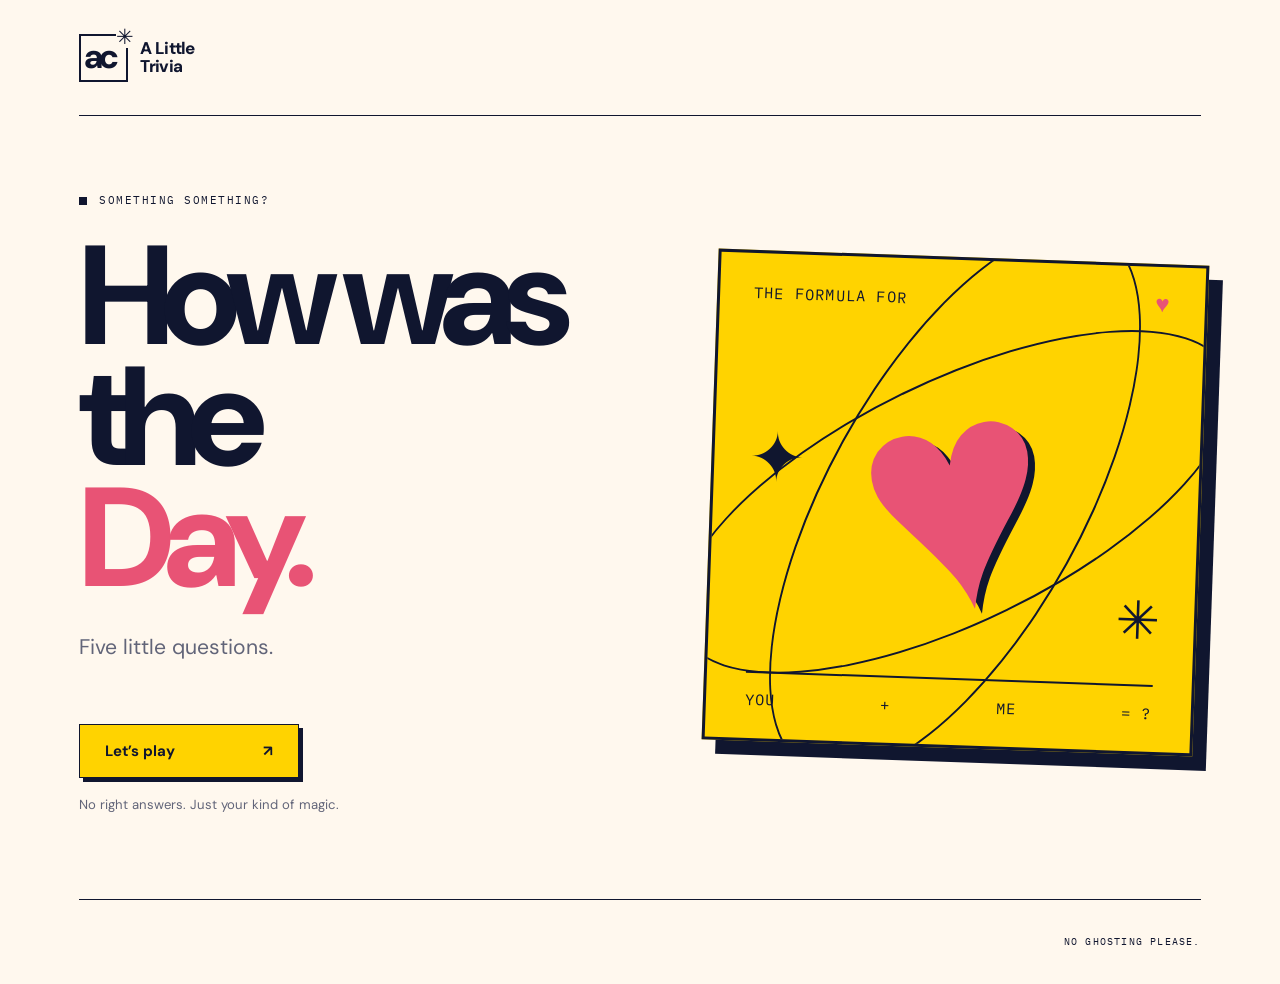
==== index.html @ a12e9756 "initial commit" ====
<!doctype html>
<html lang="en">
  <head>
    <meta charset="UTF-8">
    <meta name="viewport" content="width=device-width, initial-scale=1">
    <meta name="theme-color" content="#fff8ee">
    <meta name="description" content="Five questions and a little curiosity.">
    <title>A little trivia</title>
    <link rel="icon" href="./assets/favicon.svg" type="image/svg+xml">
    <link rel="stylesheet" href="./styles.css">
    <script type="module" src="./app.js"></script>
  </head>
  <body>
    <div class="site-shell">
      <header class="site-header">
        <a class="wordmark" href="./" aria-label="A little trivia home"><span class="brand-mark" aria-hidden="true">ac<span>✳</span></span><span>A Little<br>Trivia</span></a>
      </header>
      <main id="game" tabindex="-1" aria-live="polite"><div class="loading">Something good is loading<span>…</span></div></main>
      <footer class="site-footer"><div id="progress" class="progress" aria-label="Game progress"></div><span class="footer-note">NO GHOSTING PLEASE.</span></footer>
    </div>
    <noscript>This little game needs JavaScript enabled to play.</noscript>
  </body>
</html>
---- styles.css ----
@font-face{font-family:'DM Sans';src:url('./assets/fonts/dm-sans.ttf') format('truetype');font-style:normal;font-weight:100 900;font-display:swap}
@font-face{font-family:'IBM Plex Mono';src:url('./assets/fonts/ibm-plex-mono.ttf') format('truetype');font-style:normal;font-weight:400;font-display:swap}
:root{--ink:#10162f;--paper:#fff8ee;--yellow:#ffd300;--muted:#626579;--border:#10162f;--pink:#f2b5d4;--blue:#c6d6f8;--font-sans:'DM Sans',Arial,sans-serif;--font-mono:'IBM Plex Mono',monospace;color:var(--ink);background:var(--paper);font-family:var(--font-sans);font-synthesis:none}
*{box-sizing:border-box}body{margin:0}button,input,textarea{font:inherit}button,a,input,textarea{-webkit-tap-highlight-color:transparent}button{cursor:pointer}button:disabled{cursor:not-allowed;opacity:.45}a{color:inherit}button:focus-visible,a:focus-visible,input:focus-visible,textarea:focus-visible{outline:3px solid #5534cf;outline-offset:5px}::selection{background:var(--yellow);color:var(--ink)}
.site-shell{max-width:1600px;min-height:100svh;margin:auto;padding:0 6.2%;display:flex;flex-direction:column}.site-header{height:116px;display:flex;align-items:center;justify-content:space-between;border-bottom:1px solid var(--ink);gap:24px}.wordmark{display:flex;gap:12px;align-items:center;text-decoration:none;font-size:17px;font-weight:800;line-height:1.02;letter-spacing:-.7px}.brand-mark{font-size:34px;letter-spacing:-4px;position:relative;border:2px solid var(--ink);height:48px;width:49px;padding-left:3px;display:inline-flex;align-items:center}.brand-mark>span{position:absolute;font-size:21px;right:-8px;top:-9px;background:var(--paper);letter-spacing:0}.header-note,.edition,.site-footer{font:10px/1.5 var(--font-mono);letter-spacing:1.2px}.edition{display:flex;gap:24px;align-items:center}.edition>span{font:28px var(--font-sans)}#game{flex:1;outline:none;min-height:620px;display:flex;flex-direction:column;padding:60px 0 70px}#game>section{flex:1}.site-footer{min-height:85px;display:flex;align-items:center;justify-content:space-between;gap:18px;border-top:1px solid var(--ink)}.site-footer>span:first-child span{margin-left:8px}.progress{display:flex;gap:8px}.progress-step{width:26px;height:26px;border:1px solid #b8b6b0;display:grid;place-items:center;font-size:9px;color:var(--muted)}.progress-step.is-current{background:var(--yellow);border-color:var(--ink);color:var(--ink)}.progress-step.is-complete{background:var(--ink);border-color:var(--ink);color:var(--paper)}
.eyebrow,.question-topline{font:11px/1.6 var(--font-mono);letter-spacing:1.5px;text-transform:uppercase}.eyebrow{display:flex;align-items:center;gap:12px;margin:0 0 25px}.eyebrow::before{content:'';width:8px;height:8px;background:var(--ink);display:inline-block}.screen-title{font-size:clamp(38px,5.6vw,78px);line-height:1.02;font-weight:600;letter-spacing:-3px;margin:0 0 25px;max-width:900px}.screen-copy{font-size:17px;line-height:1.7;max-width:510px;color:var(--muted);margin:0 0 28px}.question-topline{display:flex;justify-content:space-between;margin-bottom:30px;color:var(--muted)}.button{border:1px solid var(--ink);min-height:54px;padding:15px 25px;display:inline-flex;align-items:center;justify-content:center;gap:24px;font-size:15px;font-weight:700;border-radius:0;text-decoration:none;transition:transform .18s,box-shadow .18s,background .18s}.button-primary{background:var(--yellow);color:var(--ink);box-shadow:4px 4px 0 var(--ink)}.button-primary:hover:not(:disabled){transform:translate(-2px,-2px);box-shadow:6px 6px 0 var(--ink)}.button-primary:active:not(:disabled){transform:translate(3px,3px);box-shadow:1px 1px 0 var(--ink)}.button-secondary{background:transparent;color:var(--ink)}.button-secondary:hover{background:#eee6da}.options{display:grid;grid-template-columns:repeat(2,minmax(0,1fr));gap:14px;margin:28px 0}.option-card{position:relative;display:flex;align-items:center;gap:16px;background:transparent;border:1px solid var(--ink);padding:22px;text-align:left;color:var(--ink);transition:background .2s,transform .2s,box-shadow .2s}.option-card:hover{background:white;transform:translateY(-2px);box-shadow:3px 3px 0 var(--ink)}.option-card[aria-pressed=true],.option-card.is-selected{background:var(--yellow);box-shadow:3px 3px 0 var(--ink)}.option-icon{font-size:28px}.option-label{font-weight:700;font-size:17px;display:block}.option-detail{font-size:13px;line-height:1.6;color:var(--muted);display:block;margin-top:4px}.screen-footer{margin-top:32px;display:flex;align-items:center;gap:24px;justify-content:space-between}.hint{font:11px/1.6 var(--font-mono);color:var(--muted)}.loading,.load-error{margin:auto;padding:50px 0}.screen-enter{animation:screen-in .4s ease both}@keyframes screen-in{from{opacity:0;transform:translateY(12px)}to{opacity:1;transform:translateY(0)}}
@media(min-width:1450px){#game{padding-top:80px;padding-bottom:90px}}@media(max-width:760px){.site-shell{padding:0 6%}.site-header{height:90px}.header-note{display:none}.edition{font-size:9px;gap:10px}#game{min-height:600px;padding:38px 0 45px}.screen-title{letter-spacing:-1.8px}.screen-copy{font-size:15px}.site-footer{flex-wrap:wrap;padding:20px 0;font-size:8px;gap:15px}.footer-note{display:none}.options{gap:12px}.option-card{padding:16px}.screen-footer{align-items:flex-start;gap:18px}.question-topline{font-size:9px}.option-label{font-size:15px}}@media(max-width:420px){.options{grid-template-columns:1fr}.site-footer{letter-spacing:.6px}.screen-footer{flex-direction:column}.button{min-height:52px}}@media(prefers-reduced-motion:reduce){*,*::before,*::after{animation-duration:.01ms!important;animation-iteration-count:1!important;transition-duration:.01ms!important;scroll-behavior:auto!important}}
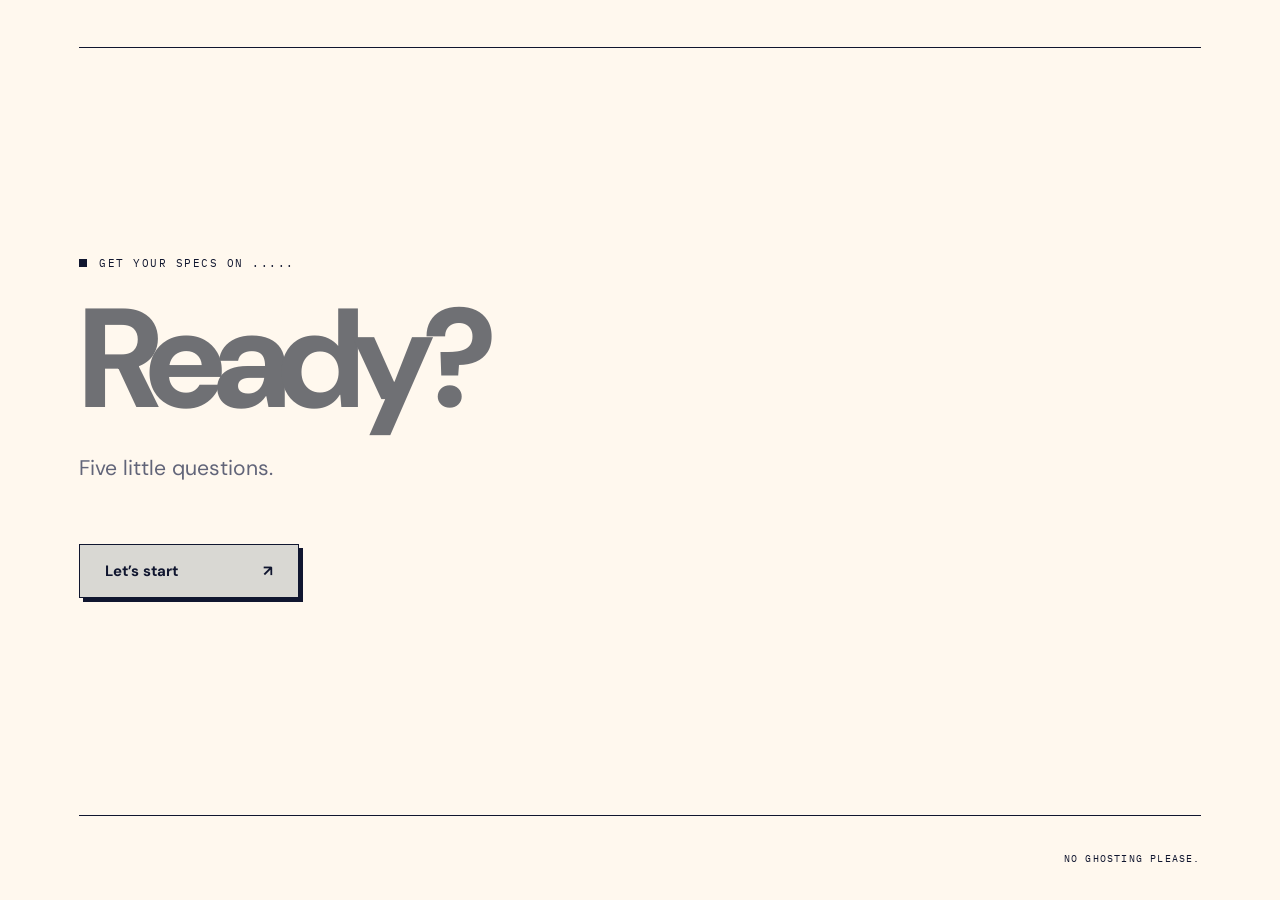
==== commit dc196fa1: "landing page" ====
--- a/index.html
+++ b/index.html
@@ -5,16 +5,14 @@
     <meta name="viewport" content="width=device-width, initial-scale=1">
     <meta name="theme-color" content="#fff8ee">
     <meta name="description" content="Five questions and a little curiosity.">
-    <title>A little trivia</title>
+    <title>Trivia</title>
     <link rel="icon" href="./assets/favicon.svg" type="image/svg+xml">
     <link rel="stylesheet" href="./styles.css">
-    <script type="module" src="./app.js"></script>
+    <script type="module" src="./app.js?v=2"></script>
   </head>
   <body>
     <div class="site-shell">
-      <header class="site-header">
-        <a class="wordmark" href="./" aria-label="A little trivia home"><span class="brand-mark" aria-hidden="true">ac<span>✳</span></span><span>A Little<br>Trivia</span></a>
-      </header>
+      <header class="site-header"></header>
       <main id="game" tabindex="-1" aria-live="polite"><div class="loading">Something good is loading<span>…</span></div></main>
       <footer class="site-footer"><div id="progress" class="progress" aria-label="Game progress"></div><span class="footer-note">NO GHOSTING PLEASE.</span></footer>
     </div>
--- a/styles.css
+++ b/styles.css
@@ -2,6 +2,6 @@
 @font-face{font-family:'IBM Plex Mono';src:url('./assets/fonts/ibm-plex-mono.ttf') format('truetype');font-style:normal;font-weight:400;font-display:swap}
 :root{--ink:#10162f;--paper:#fff8ee;--yellow:#ffd300;--muted:#626579;--border:#10162f;--pink:#f2b5d4;--blue:#c6d6f8;--font-sans:'DM Sans',Arial,sans-serif;--font-mono:'IBM Plex Mono',monospace;color:var(--ink);background:var(--paper);font-family:var(--font-sans);font-synthesis:none}
 *{box-sizing:border-box}body{margin:0}button,input,textarea{font:inherit}button,a,input,textarea{-webkit-tap-highlight-color:transparent}button{cursor:pointer}button:disabled{cursor:not-allowed;opacity:.45}a{color:inherit}button:focus-visible,a:focus-visible,input:focus-visible,textarea:focus-visible{outline:3px solid #5534cf;outline-offset:5px}::selection{background:var(--yellow);color:var(--ink)}
-.site-shell{max-width:1600px;min-height:100svh;margin:auto;padding:0 6.2%;display:flex;flex-direction:column}.site-header{height:116px;display:flex;align-items:center;justify-content:space-between;border-bottom:1px solid var(--ink);gap:24px}.wordmark{display:flex;gap:12px;align-items:center;text-decoration:none;font-size:17px;font-weight:800;line-height:1.02;letter-spacing:-.7px}.brand-mark{font-size:34px;letter-spacing:-4px;position:relative;border:2px solid var(--ink);height:48px;width:49px;padding-left:3px;display:inline-flex;align-items:center}.brand-mark>span{position:absolute;font-size:21px;right:-8px;top:-9px;background:var(--paper);letter-spacing:0}.header-note,.edition,.site-footer{font:10px/1.5 var(--font-mono);letter-spacing:1.2px}.edition{display:flex;gap:24px;align-items:center}.edition>span{font:28px var(--font-sans)}#game{flex:1;outline:none;min-height:620px;display:flex;flex-direction:column;padding:60px 0 70px}#game>section{flex:1}.site-footer{min-height:85px;display:flex;align-items:center;justify-content:space-between;gap:18px;border-top:1px solid var(--ink)}.site-footer>span:first-child span{margin-left:8px}.progress{display:flex;gap:8px}.progress-step{width:26px;height:26px;border:1px solid #b8b6b0;display:grid;place-items:center;font-size:9px;color:var(--muted)}.progress-step.is-current{background:var(--yellow);border-color:var(--ink);color:var(--ink)}.progress-step.is-complete{background:var(--ink);border-color:var(--ink);color:var(--paper)}
+.site-shell{max-width:1600px;min-height:100svh;margin:auto;padding:0 6.2%;display:flex;flex-direction:column}.site-header{height:48px;flex:none;border-bottom:1px solid var(--ink)}.header-note,.edition,.site-footer{font:10px/1.5 var(--font-mono);letter-spacing:1.2px}.edition{display:flex;gap:24px;align-items:center}.edition>span{font:28px var(--font-sans)}#game{flex:1;outline:none;min-height:620px;display:flex;flex-direction:column;padding:60px 0 70px}#game>section{flex:1}.site-footer{min-height:85px;display:flex;align-items:center;justify-content:space-between;gap:18px;border-top:1px solid var(--ink)}.site-footer>span:first-child span{margin-left:8px}.progress{display:flex;gap:8px}.progress-step{width:26px;height:26px;border:1px solid #b8b6b0;display:grid;place-items:center;font-size:9px;color:var(--muted)}.progress-step.is-current{background:var(--yellow);border-color:var(--ink);color:var(--ink)}.progress-step.is-complete{background:var(--ink);border-color:var(--ink);color:var(--paper)}
 .eyebrow,.question-topline{font:11px/1.6 var(--font-mono);letter-spacing:1.5px;text-transform:uppercase}.eyebrow{display:flex;align-items:center;gap:12px;margin:0 0 25px}.eyebrow::before{content:'';width:8px;height:8px;background:var(--ink);display:inline-block}.screen-title{font-size:clamp(38px,5.6vw,78px);line-height:1.02;font-weight:600;letter-spacing:-3px;margin:0 0 25px;max-width:900px}.screen-copy{font-size:17px;line-height:1.7;max-width:510px;color:var(--muted);margin:0 0 28px}.question-topline{display:flex;justify-content:space-between;margin-bottom:30px;color:var(--muted)}.button{border:1px solid var(--ink);min-height:54px;padding:15px 25px;display:inline-flex;align-items:center;justify-content:center;gap:24px;font-size:15px;font-weight:700;border-radius:0;text-decoration:none;transition:transform .18s,box-shadow .18s,background .18s}.button-primary{background:var(--yellow);color:var(--ink);box-shadow:4px 4px 0 var(--ink)}.button-primary:hover:not(:disabled){transform:translate(-2px,-2px);box-shadow:6px 6px 0 var(--ink)}.button-primary:active:not(:disabled){transform:translate(3px,3px);box-shadow:1px 1px 0 var(--ink)}.button-secondary{background:transparent;color:var(--ink)}.button-secondary:hover{background:#eee6da}.options{display:grid;grid-template-columns:repeat(2,minmax(0,1fr));gap:14px;margin:28px 0}.option-card{position:relative;display:flex;align-items:center;gap:16px;background:transparent;border:1px solid var(--ink);padding:22px;text-align:left;color:var(--ink);transition:background .2s,transform .2s,box-shadow .2s}.option-card:hover{background:white;transform:translateY(-2px);box-shadow:3px 3px 0 var(--ink)}.option-card[aria-pressed=true],.option-card.is-selected{background:var(--yellow);box-shadow:3px 3px 0 var(--ink)}.option-icon{font-size:28px}.option-label{font-weight:700;font-size:17px;display:block}.option-detail{font-size:13px;line-height:1.6;color:var(--muted);display:block;margin-top:4px}.screen-footer{margin-top:32px;display:flex;align-items:center;gap:24px;justify-content:space-between}.hint{font:11px/1.6 var(--font-mono);color:var(--muted)}.loading,.load-error{margin:auto;padding:50px 0}.screen-enter{animation:screen-in .4s ease both}@keyframes screen-in{from{opacity:0;transform:translateY(12px)}to{opacity:1;transform:translateY(0)}}
-@media(min-width:1450px){#game{padding-top:80px;padding-bottom:90px}}@media(max-width:760px){.site-shell{padding:0 6%}.site-header{height:90px}.header-note{display:none}.edition{font-size:9px;gap:10px}#game{min-height:600px;padding:38px 0 45px}.screen-title{letter-spacing:-1.8px}.screen-copy{font-size:15px}.site-footer{flex-wrap:wrap;padding:20px 0;font-size:8px;gap:15px}.footer-note{display:none}.options{gap:12px}.option-card{padding:16px}.screen-footer{align-items:flex-start;gap:18px}.question-topline{font-size:9px}.option-label{font-size:15px}}@media(max-width:420px){.options{grid-template-columns:1fr}.site-footer{letter-spacing:.6px}.screen-footer{flex-direction:column}.button{min-height:52px}}@media(prefers-reduced-motion:reduce){*,*::before,*::after{animation-duration:.01ms!important;animation-iteration-count:1!important;transition-duration:.01ms!important;scroll-behavior:auto!important}}
+@media(min-width:1450px){#game{padding-top:80px;padding-bottom:90px}}@media(max-width:760px){.site-shell{padding:0 6%}.site-header{height:40px}.header-note{display:none}.edition{font-size:9px;gap:10px}#game{min-height:600px;padding:38px 0 45px}.screen-title{letter-spacing:-1.8px}.screen-copy{font-size:15px}.site-footer{flex-wrap:wrap;padding:20px 0;font-size:8px;gap:15px}.footer-note{display:none}.options{gap:12px}.option-card{padding:16px}.screen-footer{align-items:flex-start;gap:18px}.question-topline{font-size:9px}.option-label{font-size:15px}}@media(max-width:420px){.options{grid-template-columns:1fr}.site-footer{letter-spacing:.6px}.screen-footer{flex-direction:column}.button{min-height:52px}}@media(prefers-reduced-motion:reduce){*,*::before,*::after{animation-duration:.01ms!important;animation-iteration-count:1!important;transition-duration:.01ms!important;scroll-behavior:auto!important}}
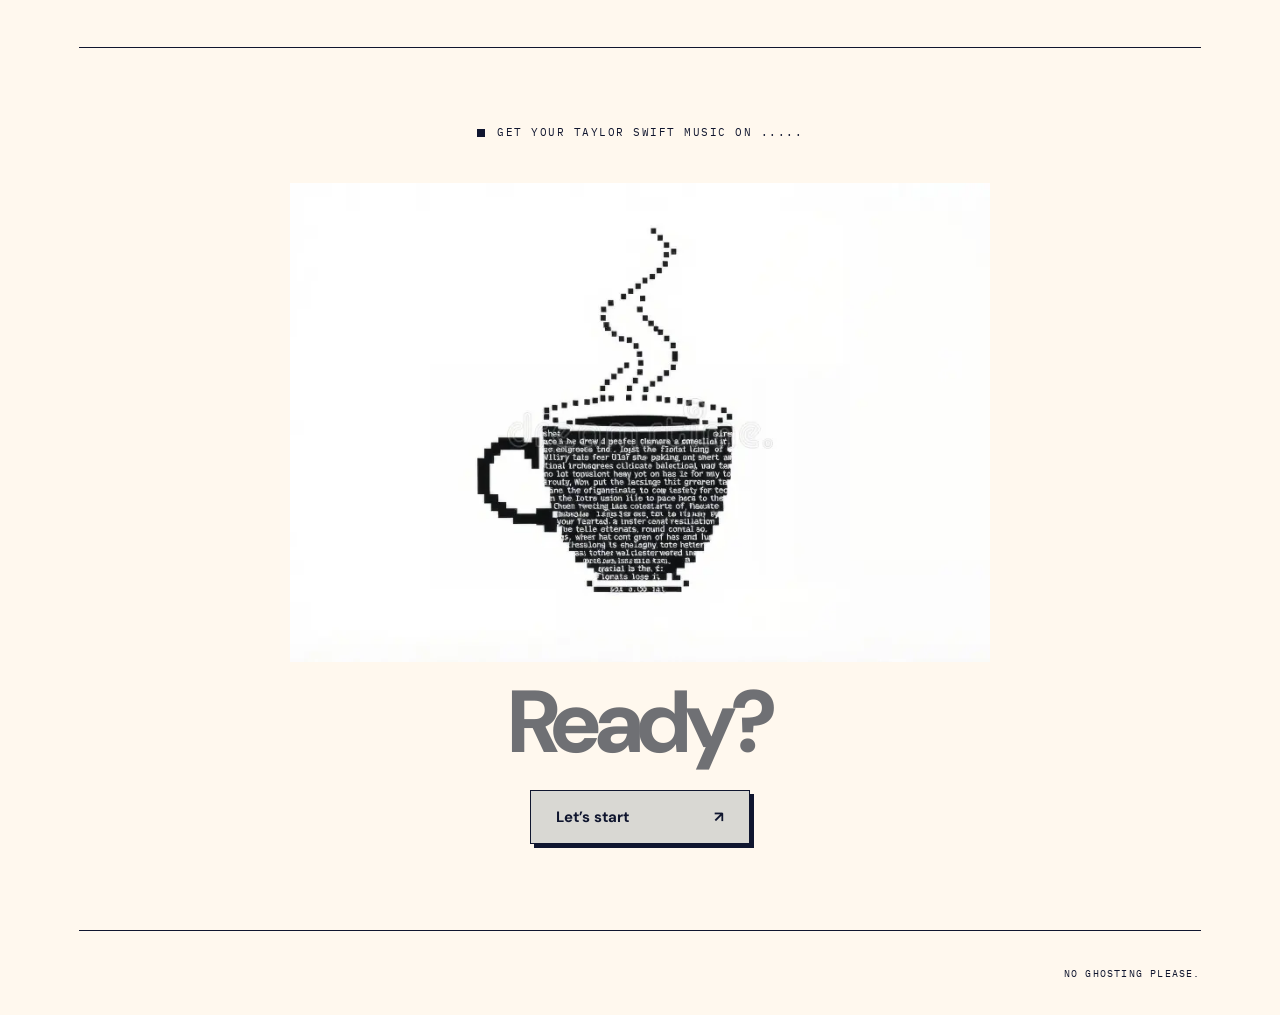
==== commit a5b00dc8: "question 1" ====
--- a/index.html
+++ b/index.html
@@ -8,7 +8,7 @@
     <title>Trivia</title>
     <link rel="icon" href="./assets/favicon.svg" type="image/svg+xml">
     <link rel="stylesheet" href="./styles.css">
-    <script type="module" src="./app.js?v=2"></script>
+    <script type="module" src="./app.js?v=3"></script>
   </head>
   <body>
     <div class="site-shell">
--- a/styles.css
+++ b/styles.css
@@ -5,3 +5,17 @@
 .site-shell{max-width:1600px;min-height:100svh;margin:auto;padding:0 6.2%;display:flex;flex-direction:column}.site-header{height:48px;flex:none;border-bottom:1px solid var(--ink)}.header-note,.edition,.site-footer{font:10px/1.5 var(--font-mono);letter-spacing:1.2px}.edition{display:flex;gap:24px;align-items:center}.edition>span{font:28px var(--font-sans)}#game{flex:1;outline:none;min-height:620px;display:flex;flex-direction:column;padding:60px 0 70px}#game>section{flex:1}.site-footer{min-height:85px;display:flex;align-items:center;justify-content:space-between;gap:18px;border-top:1px solid var(--ink)}.site-footer>span:first-child span{margin-left:8px}.progress{display:flex;gap:8px}.progress-step{width:26px;height:26px;border:1px solid #b8b6b0;display:grid;place-items:center;font-size:9px;color:var(--muted)}.progress-step.is-current{background:var(--yellow);border-color:var(--ink);color:var(--ink)}.progress-step.is-complete{background:var(--ink);border-color:var(--ink);color:var(--paper)}
 .eyebrow,.question-topline{font:11px/1.6 var(--font-mono);letter-spacing:1.5px;text-transform:uppercase}.eyebrow{display:flex;align-items:center;gap:12px;margin:0 0 25px}.eyebrow::before{content:'';width:8px;height:8px;background:var(--ink);display:inline-block}.screen-title{font-size:clamp(38px,5.6vw,78px);line-height:1.02;font-weight:600;letter-spacing:-3px;margin:0 0 25px;max-width:900px}.screen-copy{font-size:17px;line-height:1.7;max-width:510px;color:var(--muted);margin:0 0 28px}.question-topline{display:flex;justify-content:space-between;margin-bottom:30px;color:var(--muted)}.button{border:1px solid var(--ink);min-height:54px;padding:15px 25px;display:inline-flex;align-items:center;justify-content:center;gap:24px;font-size:15px;font-weight:700;border-radius:0;text-decoration:none;transition:transform .18s,box-shadow .18s,background .18s}.button-primary{background:var(--yellow);color:var(--ink);box-shadow:4px 4px 0 var(--ink)}.button-primary:hover:not(:disabled){transform:translate(-2px,-2px);box-shadow:6px 6px 0 var(--ink)}.button-primary:active:not(:disabled){transform:translate(3px,3px);box-shadow:1px 1px 0 var(--ink)}.button-secondary{background:transparent;color:var(--ink)}.button-secondary:hover{background:#eee6da}.options{display:grid;grid-template-columns:repeat(2,minmax(0,1fr));gap:14px;margin:28px 0}.option-card{position:relative;display:flex;align-items:center;gap:16px;background:transparent;border:1px solid var(--ink);padding:22px;text-align:left;color:var(--ink);transition:background .2s,transform .2s,box-shadow .2s}.option-card:hover{background:white;transform:translateY(-2px);box-shadow:3px 3px 0 var(--ink)}.option-card[aria-pressed=true],.option-card.is-selected{background:var(--yellow);box-shadow:3px 3px 0 var(--ink)}.option-icon{font-size:28px}.option-label{font-weight:700;font-size:17px;display:block}.option-detail{font-size:13px;line-height:1.6;color:var(--muted);display:block;margin-top:4px}.screen-footer{margin-top:32px;display:flex;align-items:center;gap:24px;justify-content:space-between}.hint{font:11px/1.6 var(--font-mono);color:var(--muted)}.loading,.load-error{margin:auto;padding:50px 0}.screen-enter{animation:screen-in .4s ease both}@keyframes screen-in{from{opacity:0;transform:translateY(12px)}to{opacity:1;transform:translateY(0)}}
 @media(min-width:1450px){#game{padding-top:80px;padding-bottom:90px}}@media(max-width:760px){.site-shell{padding:0 6%}.site-header{height:40px}.header-note{display:none}.edition{font-size:9px;gap:10px}#game{min-height:600px;padding:38px 0 45px}.screen-title{letter-spacing:-1.8px}.screen-copy{font-size:15px}.site-footer{flex-wrap:wrap;padding:20px 0;font-size:8px;gap:15px}.footer-note{display:none}.options{gap:12px}.option-card{padding:16px}.screen-footer{align-items:flex-start;gap:18px}.question-topline{font-size:9px}.option-label{font-size:15px}}@media(max-width:420px){.options{grid-template-columns:1fr}.site-footer{letter-spacing:.6px}.screen-footer{flex-direction:column}.button{min-height:52px}}@media(prefers-reduced-motion:reduce){*,*::before,*::after{animation-duration:.01ms!important;animation-iteration-count:1!important;transition-duration:.01ms!important;scroll-behavior:auto!important}}
+
+:root{--theme-accent:#77777b;--theme-on-accent:#ffffff;--theme-surface:#ffffff;--theme-soft:#d9d8d3}
+body{background:var(--paper);transition:background-color .75s}
+.site-shell{transition:filter var(--reveal-duration,.75s)}
+.theme-webgl{position:fixed;inset:0;width:100vw;height:100vh;pointer-events:none;z-index:1000}
+.has-theme .button-secondary:hover,.has-theme .option-card:hover{background:var(--theme-soft)}
+.has-theme .option-card{background:var(--theme-surface)}
+.has-theme .option-card.is-selected,.has-theme .option-card[aria-pressed=true]{background:var(--yellow)}
+.has-theme .progress-step.is-current{background:var(--theme-accent);color:var(--theme-on-accent)}
+.has-theme .button-primary{background:var(--theme-accent);color:var(--theme-on-accent)}
+.has-theme .button-primary:disabled{opacity:.55}
+.has-theme :is(button,a,input,textarea):focus-visible{outline-color:var(--theme-accent)}
+@media(prefers-reduced-motion:reduce){body,.site-shell{transition:none}}
+.has-theme #game .screen-title em{color:var(--theme-strong)}
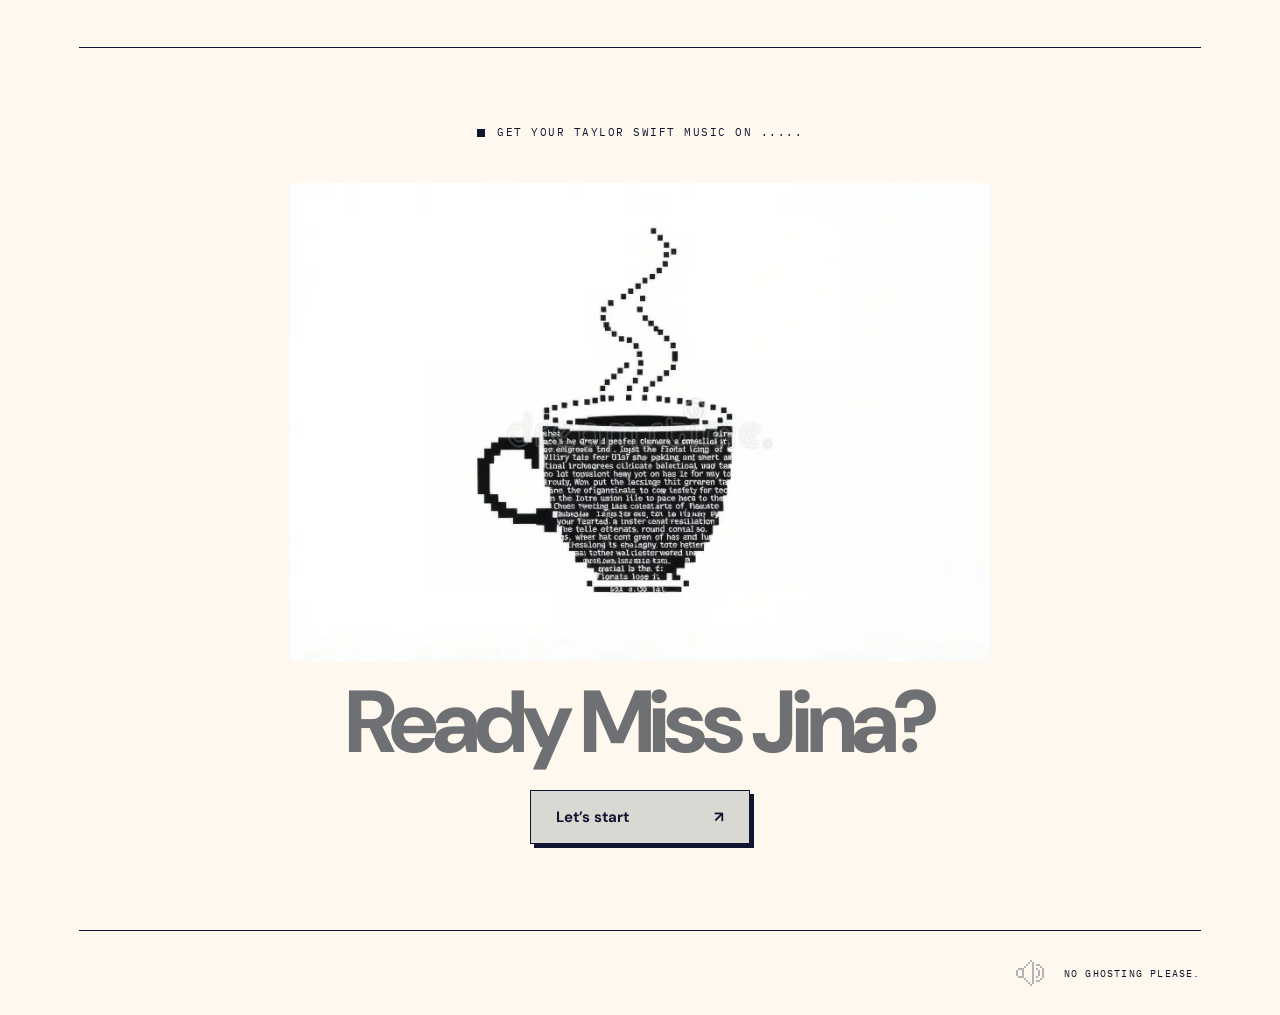
==== commit b16b6db6: "music" ====
--- a/index.html
+++ b/index.html
@@ -14,7 +14,7 @@
     <div class="site-shell">
       <header class="site-header"></header>
       <main id="game" tabindex="-1" aria-live="polite"><div class="loading">Something good is loading<span>…</span></div></main>
-      <footer class="site-footer"><div id="progress" class="progress" aria-label="Game progress"></div><span class="footer-note">NO GHOSTING PLEASE.</span></footer>
+      <footer class="site-footer"><div id="progress" class="progress" aria-label="Game progress"></div><div class="footer-actions"><button id="music-toggle" class="music-toggle" type="button" aria-label="Turn music on" aria-pressed="false"><img src="./assets/audio/speaker.svg" alt="" width="28" height="26"></button><span class="footer-note">NO GHOSTING PLEASE.</span></div></footer>
     </div>
     <noscript>This little game needs JavaScript enabled to play.</noscript>
   </body>
--- a/styles.css
+++ b/styles.css
@@ -19,3 +19,10 @@
 .has-theme :is(button,a,input,textarea):focus-visible{outline-color:var(--theme-accent)}
 @media(prefers-reduced-motion:reduce){body,.site-shell{transition:none}}
 .has-theme #game .screen-title em{color:var(--theme-strong)}
+.footer-actions{display:flex;align-items:center;gap:12px;margin-left:auto}
+.music-toggle{display:grid;place-items:center;width:44px;height:44px;padding:8px;border:0;background:transparent;color:var(--ink)}
+.music-toggle img{display:block;width:28px;height:26px;opacity:.3;transition:opacity .2s;image-rendering:pixelated}
+.music-toggle.is-playing img{opacity:1}
+.music-toggle:hover img{opacity:.65}
+.music-toggle.is-playing:hover img{opacity:1}
+
